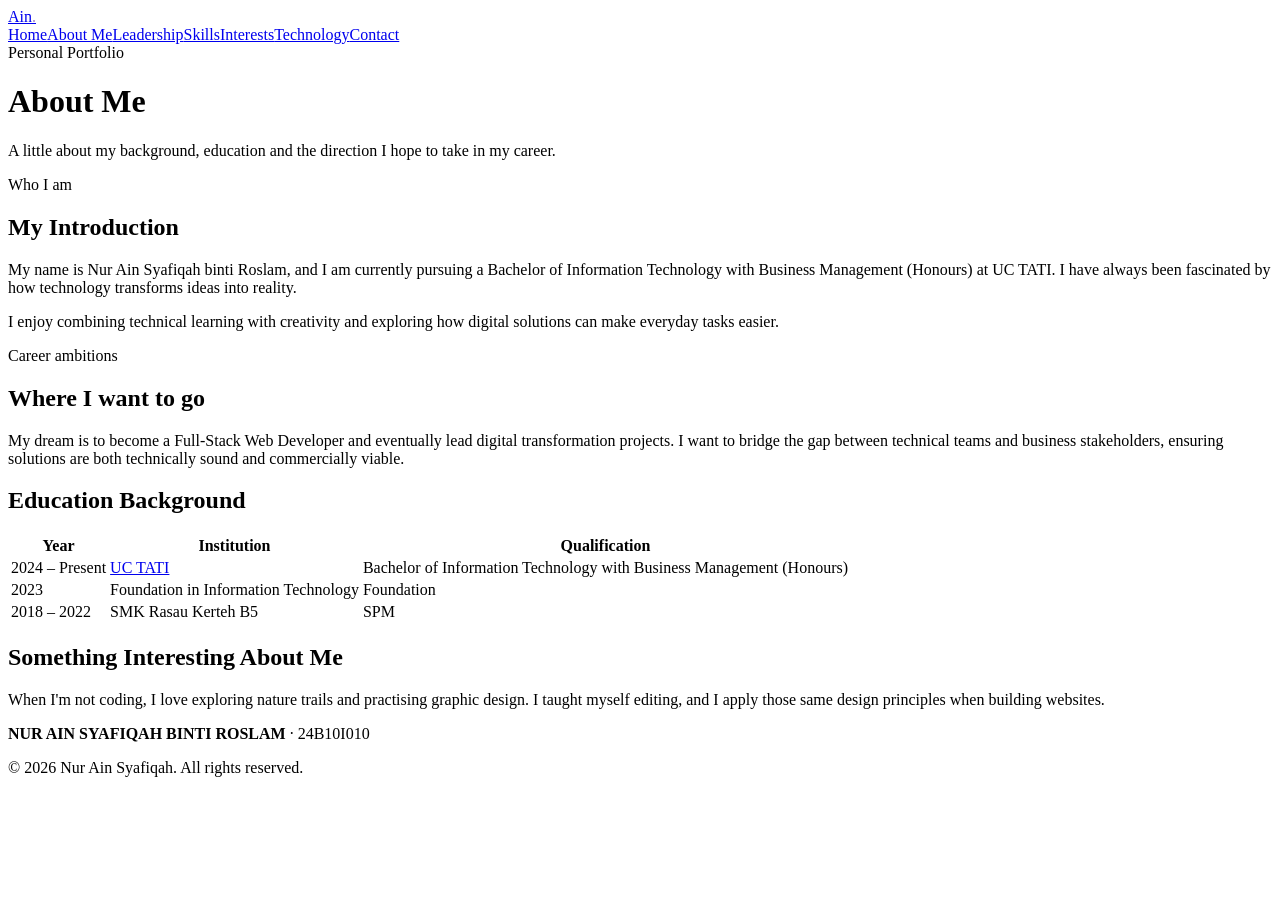
==== about.html @ d9627cbf "Add files via upload" ====
<!DOCTYPE html>
<html lang="en">
<head>
<meta charset="UTF-8"><meta name="viewport" content="width=device-width, initial-scale=1.0">
<meta name="description" content="Personal portfolio of Nur Ain Syafiqah binti Roslam, an Information Technology with Business Management student at UC TATI.">
<title>About Me | Nur Ain Syafiqah</title><link rel="stylesheet" href="assets/style.css">
</head><body><header><div class="nav-wrap"><a class="brand" href="index.html">Ain<span style="color:#9a7ac4">.</span></a><nav aria-label="Main navigation"><a href="index.html" class="">Home</a><a href="about.html" class="active">About Me</a><a href="leadership.html" class="">Leadership</a><a href="skills.html" class="">Skills</a><a href="interests.html" class="">Interests</a><a href="technology.html" class="">Technology</a><a href="contact.html" class="">Contact</a></nav></div></header><main>
<div class="page-title"><span class="eyebrow">Personal Portfolio</span><h1>About Me</h1><p>A little about my background, education and the direction I hope to take in my career.</p></div>

<section class="two-col">
<div class="card"><span class="eyebrow">Who I am</span><h2>My Introduction</h2>
<p>My name is Nur Ain Syafiqah binti Roslam, and I am currently pursuing a Bachelor of Information Technology with Business Management (Honours) at UC TATI. I have always been fascinated by how technology transforms ideas into reality.</p>
<p>I enjoy combining technical learning with creativity and exploring how digital solutions can make everyday tasks easier.</p></div>
<div class="card"><span class="eyebrow">Career ambitions</span><h2>Where I want to go</h2>
<p>My dream is to become a Full-Stack Web Developer and eventually lead digital transformation projects. I want to bridge the gap between technical teams and business stakeholders, ensuring solutions are both technically sound and commercially viable.</p></div>
</section>
<section class="section"><h2>Education Background</h2><div class="card" style="padding:0;overflow:auto"><table><thead><tr><th>Year</th><th>Institution</th><th>Qualification</th></tr></thead><tbody>
<tr><td>2024 – Present</td><td><a href="https://www.uctati.edu.my/" target="_blank" rel="noopener">UC TATI</a></td><td>Bachelor of Information Technology with Business Management (Honours)</td></tr>
<tr><td>2023</td><td>Foundation in Information Technology</td><td>Foundation</td></tr>
<tr><td>2018 – 2022</td><td>SMK Rasau Kerteh B5</td><td>SPM</td></tr>
</tbody></table></div></section>
<section class="section"><h2>Something Interesting About Me</h2><div class="card"><p>When I'm not coding, I love exploring nature trails and practising graphic design. I taught myself editing, and I apply those same design principles when building websites.</p></div></section>

</main><footer><p><strong>NUR AIN SYAFIQAH BINTI ROSLAM</strong> · 24B10I010</p><p>© 2026 Nur Ain Syafiqah. All rights reserved.</p></footer><script src="assets/script.js"></script></body></html>
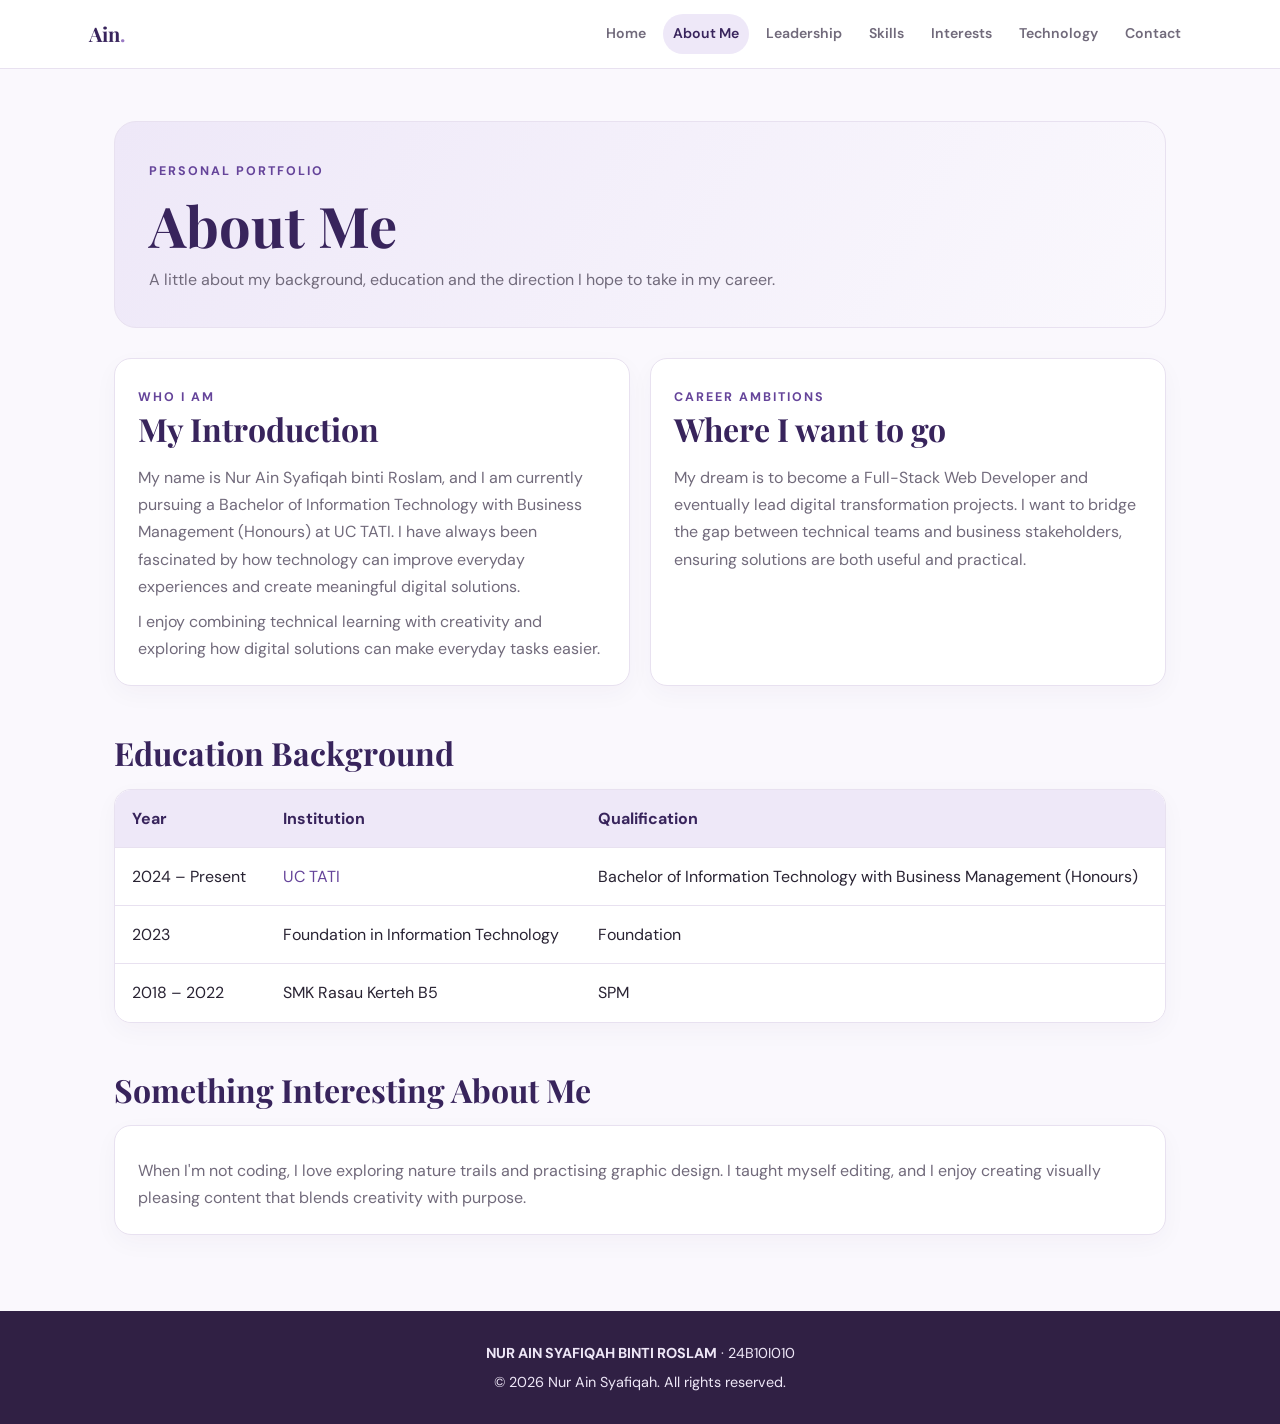
==== commit 95a1714e: "Fix broken absolute local file URLs in the portfolio site and replace them with repo-relative links." ====
--- a/about.html
+++ b/about.html
@@ -1,24 +1,78 @@
-<!DOCTYPE html>
-<html lang="en">
-<head>
-<meta charset="UTF-8"><meta name="viewport" content="width=device-width, initial-scale=1.0">
-<meta name="description" content="Personal portfolio of Nur Ain Syafiqah binti Roslam, an Information Technology with Business Management student at UC TATI.">
-<title>About Me | Nur Ain Syafiqah</title><link rel="stylesheet" href="assets/style.css">
-</head><body><header><div class="nav-wrap"><a class="brand" href="index.html">Ain<span style="color:#9a7ac4">.</span></a><nav aria-label="Main navigation"><a href="index.html" class="">Home</a><a href="about.html" class="active">About Me</a><a href="leadership.html" class="">Leadership</a><a href="skills.html" class="">Skills</a><a href="interests.html" class="">Interests</a><a href="technology.html" class="">Technology</a><a href="contact.html" class="">Contact</a></nav></div></header><main>
-<div class="page-title"><span class="eyebrow">Personal Portfolio</span><h1>About Me</h1><p>A little about my background, education and the direction I hope to take in my career.</p></div>
-
-<section class="two-col">
-<div class="card"><span class="eyebrow">Who I am</span><h2>My Introduction</h2>
-<p>My name is Nur Ain Syafiqah binti Roslam, and I am currently pursuing a Bachelor of Information Technology with Business Management (Honours) at UC TATI. I have always been fascinated by how technology transforms ideas into reality.</p>
-<p>I enjoy combining technical learning with creativity and exploring how digital solutions can make everyday tasks easier.</p></div>
-<div class="card"><span class="eyebrow">Career ambitions</span><h2>Where I want to go</h2>
-<p>My dream is to become a Full-Stack Web Developer and eventually lead digital transformation projects. I want to bridge the gap between technical teams and business stakeholders, ensuring solutions are both technically sound and commercially viable.</p></div>
-</section>
-<section class="section"><h2>Education Background</h2><div class="card" style="padding:0;overflow:auto"><table><thead><tr><th>Year</th><th>Institution</th><th>Qualification</th></tr></thead><tbody>
-<tr><td>2024 – Present</td><td><a href="https://www.uctati.edu.my/" target="_blank" rel="noopener">UC TATI</a></td><td>Bachelor of Information Technology with Business Management (Honours)</td></tr>
-<tr><td>2023</td><td>Foundation in Information Technology</td><td>Foundation</td></tr>
-<tr><td>2018 – 2022</td><td>SMK Rasau Kerteh B5</td><td>SPM</td></tr>
-</tbody></table></div></section>
-<section class="section"><h2>Something Interesting About Me</h2><div class="card"><p>When I'm not coding, I love exploring nature trails and practising graphic design. I taught myself editing, and I apply those same design principles when building websites.</p></div></section>
-
-</main><footer><p><strong>NUR AIN SYAFIQAH BINTI ROSLAM</strong> · 24B10I010</p><p>© 2026 Nur Ain Syafiqah. All rights reserved.</p></footer><script src="assets/script.js"></script></body></html>+<!DOCTYPE html>
+<html lang="en">
+<head>
+    <meta charset="UTF-8">
+    <meta name="viewport" content="width=device-width, initial-scale=1.0">
+    <meta name="description" content="Personal portfolio of Nur Ain Syafiqah binti Roslam, an Information Technology with Business Management student at UC TATI.">
+    <title>About Me | Nur Ain Syafiqah</title>
+    <link rel="stylesheet" href="style.css">
+</head>
+<body>
+    <header>
+        <div class="nav-wrap">
+            <a class="brand" href="index.html">Ain<span style="color:#9a7ac4">.</span></a>
+            <nav aria-label="Main navigation">
+                <a href="index.html">Home</a>
+                <a href="about.html" class="active">About Me</a>
+                <a href="leadership.html">Leadership</a>
+                <a href="skills.html">Skills</a>
+                <a href="interests.html">Interests</a>
+                <a href="technology.html">Technology</a>
+                <a href="contact.html">Contact</a>
+            </nav>
+        </div>
+    </header>
+
+    <main>
+        <div class="page-title">
+            <span class="eyebrow">Personal Portfolio</span>
+            <h1>About Me</h1>
+            <p>A little about my background, education and the direction I hope to take in my career.</p>
+        </div>
+
+        <section class="two-col">
+            <div class="card">
+                <span class="eyebrow">Who I am</span>
+                <h2>My Introduction</h2>
+                <p>My name is Nur Ain Syafiqah binti Roslam, and I am currently pursuing a Bachelor of Information Technology with Business Management (Honours) at UC TATI. I have always been fascinated by how technology can improve everyday experiences and create meaningful digital solutions.</p>
+                <p>I enjoy combining technical learning with creativity and exploring how digital solutions can make everyday tasks easier.</p>
+            </div>
+            <div class="card">
+                <span class="eyebrow">Career ambitions</span>
+                <h2>Where I want to go</h2>
+                <p>My dream is to become a Full-Stack Web Developer and eventually lead digital transformation projects. I want to bridge the gap between technical teams and business stakeholders, ensuring solutions are both useful and practical.</p>
+            </div>
+        </section>
+
+        <section class="section">
+            <h2>Education Background</h2>
+            <div class="card" style="padding:0; overflow:auto;">
+                <table>
+                    <thead>
+                        <tr><th>Year</th><th>Institution</th><th>Qualification</th></tr>
+                    </thead>
+                    <tbody>
+                        <tr><td>2024 – Present</td><td><a href="https://www.uctati.edu.my/" target="_blank" rel="noopener">UC TATI</a></td><td>Bachelor of Information Technology with Business Management (Honours)</td></tr>
+                        <tr><td>2023</td><td>Foundation in Information Technology</td><td>Foundation</td></tr>
+                        <tr><td>2018 – 2022</td><td>SMK Rasau Kerteh B5</td><td>SPM</td></tr>
+                    </tbody>
+                </table>
+            </div>
+        </section>
+
+        <section class="section">
+            <h2>Something Interesting About Me</h2>
+            <div class="card">
+                <p>When I'm not coding, I love exploring nature trails and practising graphic design. I taught myself editing, and I enjoy creating visually pleasing content that blends creativity with purpose.</p>
+            </div>
+        </section>
+    </main>
+
+    <footer>
+        <p><strong>NUR AIN SYAFIQAH BINTI ROSLAM</strong> · 24B10I010</p>
+        <p>© 2026 Nur Ain Syafiqah. All rights reserved.</p>
+    </footer>
+
+    <script src="script.js"></script>
+</body>
+</html>
--- a/style.css
+++ b/style.css
@@ -0,0 +1,532 @@
+
+/* =========================================
+   1. GOOGLE FONTS
+========================================= */
+@import url('https://fonts.googleapis.com/css2?family=DM+Sans:wght@400;500;600;700&family=Playfair+Display:wght@600;700&display=swap');
+
+
+/* =========================================
+   2. ROOT VARIABLES (COLOUR PALETTE)
+========================================= */
+:root {
+    --purple: #65449a;
+    --deep: #38245c;
+    --lav: #eee8f8;
+    --pale: #faf8fd;
+    --ink: #292333;
+    --muted: #716a7b;
+    --white: #fff;
+    --line: #e8e1f0;
+    --gold: #d5ad72;
+}
+
+
+/* =========================================
+   3. GLOBAL STYLES
+========================================= */
+* {
+    box-sizing: border-box;
+}
+
+html {
+    scroll-behavior: smooth;
+}
+
+body {
+    margin: 0;
+    background: var(--pale);
+    color: var(--ink);
+    font-family: 'DM Sans', sans-serif;
+    line-height: 1.7;
+}
+
+a {
+    color: var(--purple);
+    text-decoration: none;
+}
+
+a:hover {
+    text-decoration: underline;
+}
+
+
+/* =========================================
+   4. HEADER & NAVIGATION
+========================================= */
+header {
+    position: sticky;
+    top: 0;
+    z-index: 20;
+    background: rgba(255,255,255,.94);
+    backdrop-filter: blur(12px);
+    border-bottom: 1px solid var(--line);
+}
+
+.nav-wrap {
+    max-width: 1150px;
+    margin: auto;
+    padding: 14px 24px;
+    display: flex;
+    align-items: center;
+    justify-content: space-between;
+    gap: 20px;
+}
+
+.brand {
+    font-family: 'Playfair Display', serif;
+    font-size: 1.25rem;
+    font-weight: 700;
+    color: var(--deep);
+    white-space: nowrap;
+}
+
+nav {
+    display: flex;
+    flex-wrap: wrap;
+    gap: 7px;
+    justify-content: flex-end;
+}
+
+nav a {
+    font-size: .88rem;
+    font-weight: 600;
+    color: var(--muted);
+    padding: 8px 10px;
+    border-radius: 20px;
+}
+
+nav a:hover,
+nav a.active {
+    background: var(--lav);
+    color: var(--deep);
+    text-decoration: none;
+}
+
+
+/* =========================================
+   5. MAIN CONTENT
+========================================= */
+main {
+    max-width: 1100px;
+    margin: auto;
+    padding: 52px 24px 76px;
+}
+
+
+/* =========================================
+   6. HERO SECTION
+========================================= */
+.hero {
+    display: grid;
+    grid-template-columns: 1.3fr .7fr;
+    gap: 38px;
+    align-items: center;
+    min-height: 480px;
+}
+
+.eyebrow {
+    color: var(--purple);
+    font-size: .78rem;
+    font-weight: 700;
+    letter-spacing: .16em;
+    text-transform: uppercase;
+}
+
+h1,
+h2,
+h3 {
+    font-family: 'Playfair Display', serif;
+    color: var(--deep);
+    line-height: 1.2;
+}
+
+h1 {
+    font-size: clamp(2.6rem,6vw,4.7rem);
+    margin: 12px 0 18px;
+}
+
+h2 {
+    font-size: 2rem;
+    margin: 0 0 16px;
+}
+
+h3 {
+    font-size: 1.25rem;
+    margin: 0 0 10px;
+}
+
+.lead {
+    font-size: 1.12rem;
+    color: var(--muted);
+    max-width: 680px;
+}
+
+.btn {
+    display: inline-block;
+    background: var(--purple);
+    color: white;
+    padding: 12px 20px;
+    border-radius: 9px;
+    font-weight: 700;
+    margin: 12px 8px 0 0;
+    box-shadow: 0 8px 20px #65449a25;
+}
+
+.btn:hover {
+    background: var(--deep);
+    text-decoration: none;
+}
+
+.btn.secondary {
+    background: white;
+    color: var(--purple);
+    border: 1px solid var(--line);
+    box-shadow: none;
+}
+
+.hero-art {
+    background: linear-gradient(145deg,#eee7f8,#fff);
+    border: 1px solid var(--line);
+    border-radius: 28px;
+    padding: 24px;
+    box-shadow: 0 18px 45px #3b285012;
+}
+
+.hero-art svg {
+    width: 100%;
+    height: auto;
+    display: block;
+}
+
+
+/* =========================================
+   7. SECTIONS & CARDS
+========================================= */
+.section {
+    margin-top: 48px;
+}
+
+.section-head {
+    display: flex;
+    align-items: end;
+    justify-content: space-between;
+    gap: 20px;
+    margin-bottom: 18px;
+}
+
+.section-head p {
+    color: var(--muted);
+    margin: 0;
+}
+
+.grid {
+    display: grid;
+    grid-template-columns: repeat(3,1fr);
+    gap: 18px;
+}
+
+.card {
+    background: white;
+    border: 1px solid var(--line);
+    border-radius: 17px;
+    padding: 23px;
+    box-shadow: 0 8px 25px #3b285009;
+}
+
+.card p {
+    color: var(--muted);
+    margin: 8px 0 0;
+}
+
+.icon {
+    width: 42px;
+    height: 42px;
+    border-radius: 13px;
+    background: var(--lav);
+    display: grid;
+    place-items: center;
+    color: var(--purple);
+    font-size: 1.25rem;
+    margin-bottom: 15px;
+}
+
+
+/* =========================================
+   8. PAGE TITLE
+========================================= */
+.page-title {
+    background: linear-gradient(120deg,#eee8f8,#faf8fd);
+    border: 1px solid var(--line);
+    border-radius: 22px;
+    padding: 34px;
+    margin-bottom: 30px;
+}
+
+.page-title h1 {
+    font-size: clamp(2.3rem,5vw,3.5rem);
+    margin: 8px 0;
+}
+
+.page-title p {
+    max-width: 760px;
+    color: var(--muted);
+    margin: 0;
+}
+
+
+/* =========================================
+   9. TWO-COLUMN LAYOUT & LISTS
+========================================= */
+.two-col {
+    display: grid;
+    grid-template-columns: 1fr 1fr;
+    gap: 20px;
+}
+
+.list {
+    padding-left: 20px;
+    color: var(--muted);
+}
+
+.list li {
+    margin: 7px 0;
+}
+
+
+/* =========================================
+   10. TABLE
+========================================= */
+table {
+    width: 100%;
+    border-collapse: collapse;
+    background: white;
+    border-radius: 14px;
+    overflow: hidden;
+    box-shadow: 0 8px 25px #3b285009;
+}
+
+th,
+td {
+    text-align: left;
+    padding: 15px 17px;
+    border-bottom: 1px solid var(--line);
+}
+
+th {
+    background: var(--lav);
+    color: var(--deep);
+}
+
+tr:last-child td {
+    border-bottom: 0;
+}
+
+
+/* =========================================
+   11. PILLS / TAGS
+========================================= */
+.pill {
+    display: inline-block;
+    background: var(--lav);
+    color: var(--deep);
+    padding: 5px 11px;
+    border-radius: 30px;
+    font-size: .82rem;
+    font-weight: 700;
+    margin: 4px 5px 4px 0;
+}
+
+
+/* =========================================
+   12. TIMELINE
+========================================= */
+.timeline {
+    border-left: 2px solid #d8c9ec;
+    margin: 10px 0 0 8px;
+    padding-left: 22px;
+}
+
+.timeline-item {
+    position: relative;
+    margin: 0 0 25px;
+}
+
+.timeline-item:before {
+    content: '';
+    position: absolute;
+    left: -29px;
+    top: 7px;
+    width: 12px;
+    height: 12px;
+    background: var(--purple);
+    border: 3px solid white;
+    border-radius: 50%;
+    box-shadow: 0 0 0 1px #d8c9ec;
+}
+
+
+/* =========================================
+   13. SKILLS PROGRESS BAR
+========================================= */
+.skill {
+    margin: 18px 0;
+}
+
+.skill-top {
+    display: flex;
+    justify-content: space-between;
+    font-weight: 700;
+}
+
+.bar {
+    height: 9px;
+    background: #eee9f4;
+    border-radius: 20px;
+    margin-top: 8px;
+    overflow: hidden;
+}
+
+.bar span {
+    display: block;
+    height: 100%;
+    background: linear-gradient(90deg,#8a6cba,#c2a9e4);
+    border-radius: 20px;
+}
+
+
+/* =========================================
+   14. EXTERNAL LINKS
+========================================= */
+.link-list {
+    display: grid;
+    grid-template-columns: repeat(2,1fr);
+    gap: 12px;
+}
+
+.link-item {
+    background: white;
+    border: 1px solid var(--line);
+    padding: 16px;
+    border-radius: 12px;
+    font-weight: 700;
+}
+
+.link-item span {
+    display: block;
+    color: var(--muted);
+    font-size: .88rem;
+    font-weight: 400;
+}
+
+
+/* =========================================
+   15. CONTACT SECTION
+========================================= */
+.contact-box {
+    background: var(--deep);
+    color: white;
+    border-radius: 22px;
+    padding: 32px;
+}
+
+.contact-box h2 {
+    color: white;
+}
+
+.contact-box a {
+    color: #e6d8ff;
+}
+
+
+/* =========================================
+   16. FOOTER
+========================================= */
+footer {
+    background: #302044;
+    color: #eee7f7;
+    padding: 26px 24px;
+    text-align: center;
+    font-size: .9rem;
+}
+
+footer p {
+    margin: 4px;
+}
+
+footer a {
+    color: #e6d8ff;
+}
+
+
+/* =========================================
+   17. SMALL NOTES & BACK TO TOP
+========================================= */
+.small-note {
+    font-size: .9rem;
+    color: var(--muted);
+}
+
+.backtop {
+    display: inline-block;
+    margin-top: 20px;
+}
+
+
+/* =========================================
+   18. RESPONSIVE DESIGN - TABLET
+========================================= */
+@media(max-width:800px) {
+    .nav-wrap {
+        align-items: flex-start;
+        flex-direction: column;
+    }
+
+    nav {
+        justify-content: flex-start;
+    }
+
+    .hero {
+        grid-template-columns: 1fr;
+        min-height: 0;
+    }
+
+    .hero-art {
+        max-width: 430px;
+    }
+
+    .grid {
+        grid-template-columns: 1fr 1fr;
+    }
+
+    .two-col {
+        grid-template-columns: 1fr;
+    }
+}
+
+
+/* =========================================
+   19. RESPONSIVE DESIGN - MOBILE
+========================================= */
+@media(max-width:540px) {
+    main {
+        padding: 34px 17px 55px;
+    }
+
+    .grid,
+    .link-list {
+        grid-template-columns: 1fr;
+    }
+
+    .page-title {
+        padding: 25px;
+    }
+
+    .section-head {
+        display: block;
+    }
+
+    nav a {
+        font-size: .82rem;
+        padding: 7px 8px;
+    }
+}
